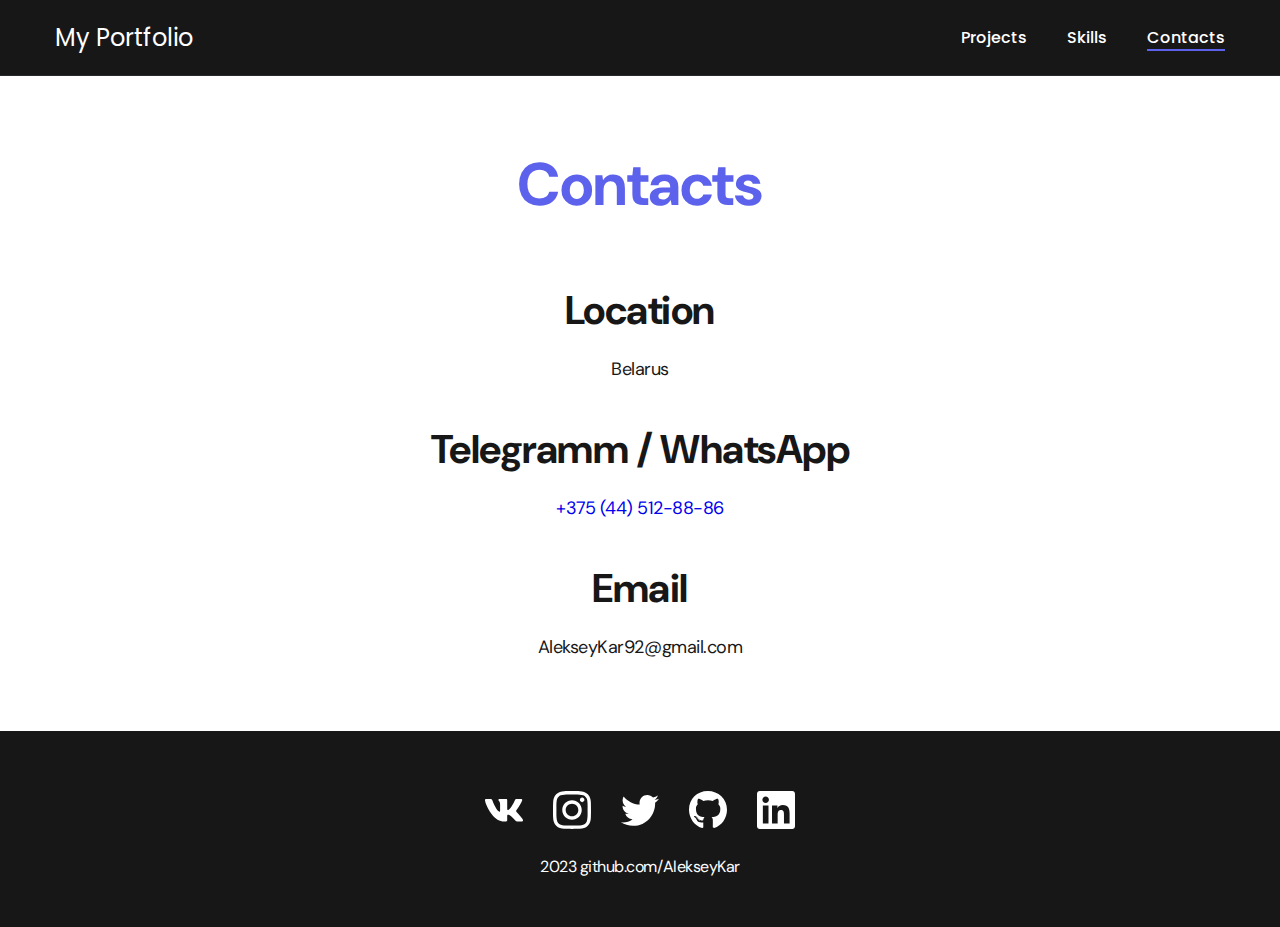
==== contacts.html @ 58c5fe88 "Merge pull request #3 from AlekseyKar/feat/s-4" ====
<!DOCTYPE html>
<html lang="en">

<head>
  <meta charset="UTF-8">
  <meta http-equiv="X-UA-Compatible" content="IE=edge">
  <meta name="viewport" content="width=device-width, initial-scale=1.0">
  <title>Aleks_Portfolio</title>
  <link rel="stylesheet" href="./css/main.css">
</head>

<body>
  <!-- nav -->
  <nav class="nav">
    <div class="container">
      <nav class="nav-row">
        <a href="./index.html" class="logo">My Portfolio</a>
        <ul class="nav-list">
          <li class="nav-list__item"><a href="./index.html" class="nav-list__link">Projects</a>
          </li>
          <li class="nav-list__item"><a href="./skills.html" class="nav-list__link">Skills</a></li>
          <li class="nav-list__item"><a href="./contacts.html" class="nav-list__link nav-list__link--active">Contacts</a></li>
        </ul>
      </nav>
    </div>
  </nav>
  <!-- section-01 -->
  <main class="section">
    <div class="container">
      <h1 class="title-1">Contacts</h1>
      <!-- content -->
      <ul class="content-list">
        <li class="content-list__item">
          <h2 class="title-2">Location</h2>
          <p>Belarus</p>
        </li>
        <li class="content-list__item">
            <h2 class="title-2">Telegramm / WhatsApp</h2>
            <p><a href="tel:+375445128886">+375 (44) 512-88-86</a></p>
        </li>
        <li class="content-list__item">
            <h2 class="title-2">Email</h2>
            <p><a href="mailto:alekseykar92@gmail.com"></a> AlekseyKar92@gmail.com</p>
        </li>
      </ul>

    </div>
  </main>
  <!-- footer -->
  <footer class="footer">
    <div class="container">
      <div class="footer__wrapper">
        <!-- icons-links -->
        <ul class="social">
          <li class="social__item">
            <a href="#!"><img src="./img/icons/vk.svg" alt="VK_Link"></a>            
          </li>

          <li class="social__item">
            <a href="#!"><img src="./img/icons/instagram.svg" alt="Inst_Link"></a>
          </li>

          <li class="social__item">
            <a href="#!"><img src="./img/icons/twitter.svg" alt="Twit_Link"></a>
          </li>

          <li class="social__item">
            <a href="#!"><img src="./img/icons/gitHub.svg" alt="Git_Link"></a>
          </li>

          <li class="social__item">
            <a href=https://www.linkedin.com/in/aleks-kar/" target="_blank">
              <img src="./img/icons/linkedIn.svg" alt="Linked_Link">
            </a>
          </li>
        </ul>
        
        <div class="copyright">
          <p> 2023 github.com/AlekseyKar </p>
        </div>
      </div>
    </div>
  </footer>
</body>

</html>
---- css/main.css ----
@import "./reset.css";
@import "./projects.css";
@import "./darkmode.css";
@import "./media.css";
@import url('https://fonts.googleapis.com/css2?family=DM+Sans:wght@400;500;700&family=Montserrat:wght@700&family=Poppins:wght@400;500;700&display=swap');

/*
font-family: 'DM Sans', sans-serif;
font-family: 'Montserrat', sans-serif;
*/

:root {
  --blackpure: #000;
  --black: #171718;
  --black-border: #26292D;
  --white: #fff;
  --purple: #5C62EC;

  --text-color: var(--black);

  --dark-bg: var(--black);
  --dark-border: var(--black-border);
  --header-text: var(--white);
  --accent: var(--purple);
}

html,
body {
  display: flex;
  flex-direction: column;
  min-height: 100vh;

  font-family: 'DM Sans', sans-serif;
  letter-spacing: -0.031rem;

  /* Light mode */
  background-color: var(--page-bg);
  color: var(--text-color);
  height: 100%;
}

.container {
  padding: 0 .938rem;
  margin: 0 auto;
  max-width: 75rem;
}

.none {
  display: none !important;
}

/* General */

.section {
  padding: 4.375rem 0;
}

.title-1 {
  margin-bottom: 3.75rem;

  font-size: 3.75rem;
  font-weight: 700;
  line-height: 1.3;
  color: var(--purple);  
  text-align: center;
}

/* Nav */

.nav {
  padding: 1.25rem 0;
  border-bottom: .063rem solid var(--dark-border);
  background-color: var(--dark-bg);
  color: var(--header-text);
  letter-spacing: normal;
}

.nav-row {
  display: flex;
  justify-content: flex-end;
  align-items: center;
  column-gap: 1.875rem;
  row-gap: 1.25rem;
  flex-wrap: wrap;
}

.logo {
  margin-right: auto;
  color: var(--header-text);
  font-size: 1.5rem;
  font-family: 'Poppins', sans-serif;
}

.nav-list {
  display: flex;
  flex-wrap: wrap;
  row-gap: .625rem;
  align-items: center;
  column-gap: 2.5rem;
  font-size: 1rem;
  font-weight: 500;
  font-family: 'Poppins', sans-serif;
}

.nav-list__link {
  color: var(--header-text);
  transition: opacity 0.2s ease-in;
}

.nav-list__link:hover {
  opacity: 0.8;
}

.nav-list__link--active {
  position: relative;
}

.nav-list__link--active::before {
  content: "";

  position: absolute;
  left: 0;
  top: 100%;

  display: block;
  height: .125rem;
  width: 100%;
  background-color: var(--accent);
}

/* header */

.header {
  padding: 2.5rem 0;
  min-height: 43.438rem;

  display: flex;
  justify-content: center;
  align-items: center;

  background-color: var(--dark-bg);
  background-image: url('./../img/header-bg.png');

  background-repeat: no-repeat;
  background-size: auto;
  background-position: center center;

  color: var(--header-text);
  text-align: center;
}

.header__wrapper {
  padding: 0 .938rem;
  min-width: 41.25rem;
}

.header__title {
  margin-bottom: 1.25rem;
  font-size: 2.5rem;
  font-weight: 700;
  line-height: 1.4;
}

.header__title strong {
  font-size: 3.75rem;
  font-weight: 700;
}

.header__title em {
  font-style: normal;
  color: var(--accent);
}

.header__text {
  margin-bottom: 2.5rem;
  font-size: 1.125rem;
  line-height: 1.333;
}

.header__text p + p{
  margin-top: 0.5em;
}

/* Btn */

.btn {
  display: inline-block;
  height: 3rem;
  padding: .75rem 1.75rem;

  border-radius: .313rem;
  background-color: var(--purple);
  color: var(--white);
  letter-spacing: .009rem;
  font-size: 1rem;
  font-weight: 500;

  transition: opacity 0.2s ease-in;
}

.btn:hover {
  opacity: 0.8;
}

.btn:active {
  position: relative;
  top: .063rem;
}

/* Btn outline */

.btn-outline {
  display: flex;
  column-gap: .625rem;
  align-items: center;

  height: 3rem;
  padding: .75rem 1.25rem;

  border-radius: .313rem;
  border: .063rem solid var(--blackpure);
  background-color: var(--white);
  color: var(--blackpure);

  transition: opacity 0.2s ease-in;
}

.btn-outline:hover {
  opacity: 0.8;
}

.btn-outline:active {
  position: relative;
  top: .063rem;
}

/* Projects  */

.projects {
  display: flex;
  flex-wrap: wrap;
  column-gap: 1.875rem;
  row-gap: 1.875rem;
}

.project {
  max-width: 23.125rem;
  background-color: var(--white);
  box-shadow: 0rem .313rem 2.188rem rgba(0, 0, 0, 0.25);
  border-radius: .625rem;
}

.project__img {
  border-radius: .625rem;
}

.project__title {
  padding: .938rem 1.25rem 1.563rem;
  font-weight: 700;
  font-size: 1.5rem;
  line-height: 1.3;
  color: var(--text-color);
}

/* footer */

.footer {
  padding: 3.75rem 0 3.125rem;
  background-color: var(--black);
  color:var(--header-text);
  margin-top: auto;
}

.footer__wrapper {
  display: flex;
  flex-direction: column;
  align-items: center;
  row-gap: 1.688rem;
}

.social {
  display: flex;
  column-gap: 1.875rem;
  align-items: center;
}

.copyright {
  font-size: 1rem;
}

.copyright p + P {
  margin-top: .5rem;
}
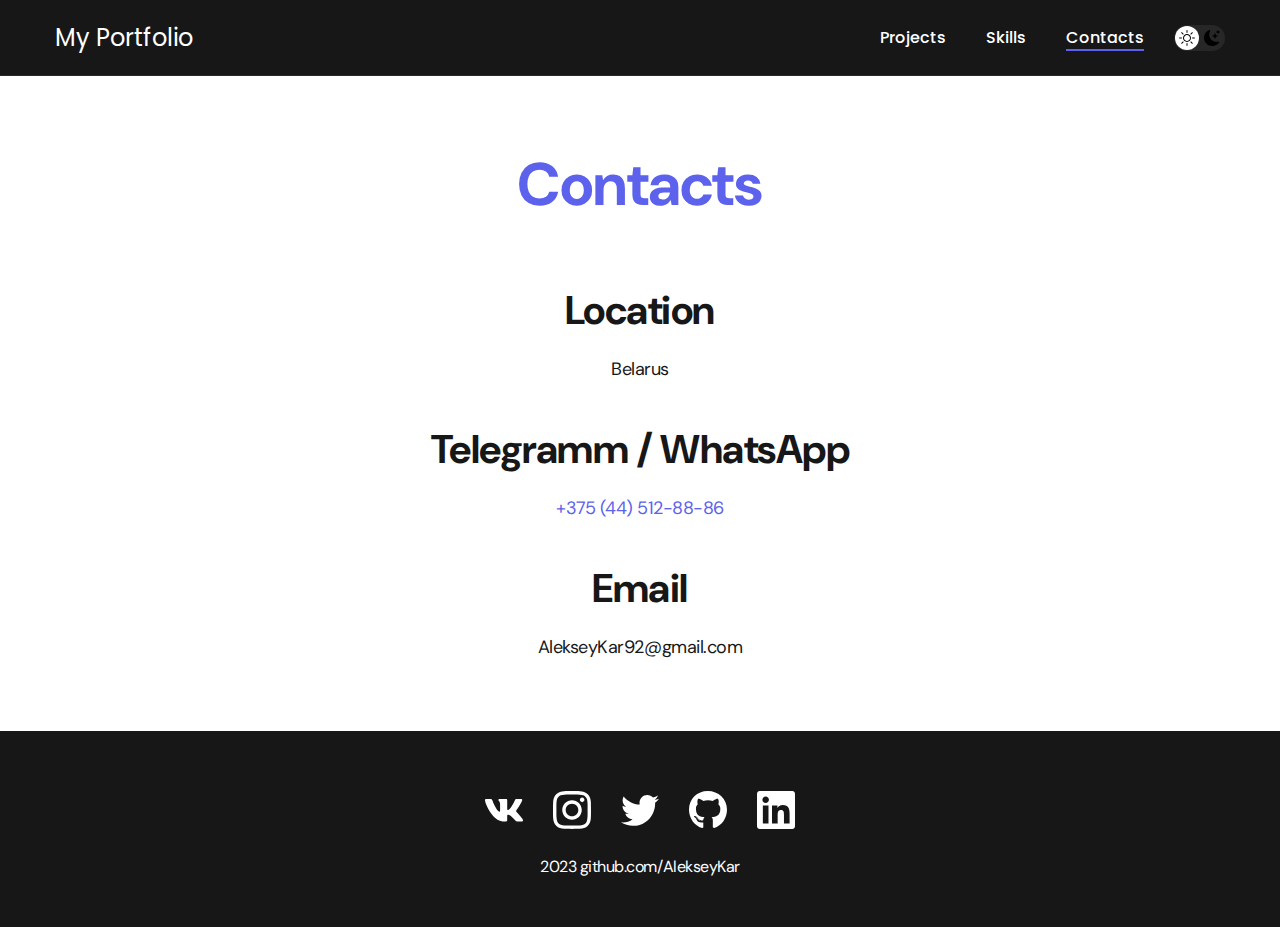
==== commit d416de8a: "Merge pull request #4 from AlekseyKar/feat/s-5" ====
--- a/contacts.html
+++ b/contacts.html
@@ -15,6 +15,12 @@
     <div class="container">
       <nav class="nav-row">
         <a href="./index.html" class="logo">My Portfolio</a>
+        <!-- dark-light-swith -->
+        <button class="dark-mode-btn">
+          <img src="./img/icons/sun.svg" alt="Light mode" class="dark-mode-btn__icon">
+          <img src="./img/icons/moon.svg" alt="Dark mode" class="dark-mode-btn__icon">
+        </button>
+        <!-- navigation -->
         <ul class="nav-list">
           <li class="nav-list__item"><a href="./index.html" class="nav-list__link">Projects</a>
           </li>
@@ -81,6 +87,8 @@
       </div>
     </div>
   </footer>
+
+  <script src="./js/main.js"></script>
 </body>
 
 </html>--- a/css/main.css
+++ b/css/main.css
@@ -1,293 +1,33 @@
 @import "./reset.css";
+@import "./general.css";
+@import "./darkmode.css";
+@import "./nav.css";
+@import "./btn.css";
+@import "./header.css";
 @import "./projects.css";
-@import "./darkmode.css";
+@import "./footer.css";
 @import "./media.css";
-@import url('https://fonts.googleapis.com/css2?family=DM+Sans:wght@400;500;700&family=Montserrat:wght@700&family=Poppins:wght@400;500;700&display=swap');
+@import "./variables.css";
+@import url('https://fonts.googleapis.com/css2?family=DM+Sans:wght@400;500;700&family=Poppins:wght@400;500;700&display=swap');
 
 /*
 font-family: 'DM Sans', sans-serif;
-font-family: 'Montserrat', sans-serif;
+font-family: 'Poppins', sans-serif;
 */
 
-:root {
-  --blackpure: #000;
-  --black: #171718;
-  --black-border: #26292D;
-  --white: #fff;
-  --purple: #5C62EC;
+/* * {
+    border: .063rem solid red;
+} */
 
-  --text-color: var(--black);
+html, body {
+    display: flex;
+    flex-direction: column;
+    min-height: 100vh;
 
-  --dark-bg: var(--black);
-  --dark-border: var(--black-border);
-  --header-text: var(--white);
-  --accent: var(--purple);
-}
+    font-family: 'DM Sans', sans-serif;
+    letter-spacing: -0.031rem;
 
-html,
-body {
-  display: flex;
-  flex-direction: column;
-  min-height: 100vh;
-
-  font-family: 'DM Sans', sans-serif;
-  letter-spacing: -0.031rem;
-
-  /* Light mode */
-  background-color: var(--page-bg);
-  color: var(--text-color);
-  height: 100%;
-}
-
-.container {
-  padding: 0 .938rem;
-  margin: 0 auto;
-  max-width: 75rem;
-}
-
-.none {
-  display: none !important;
-}
-
-/* General */
-
-.section {
-  padding: 4.375rem 0;
-}
-
-.title-1 {
-  margin-bottom: 3.75rem;
-
-  font-size: 3.75rem;
-  font-weight: 700;
-  line-height: 1.3;
-  color: var(--purple);  
-  text-align: center;
-}
-
-/* Nav */
-
-.nav {
-  padding: 1.25rem 0;
-  border-bottom: .063rem solid var(--dark-border);
-  background-color: var(--dark-bg);
-  color: var(--header-text);
-  letter-spacing: normal;
-}
-
-.nav-row {
-  display: flex;
-  justify-content: flex-end;
-  align-items: center;
-  column-gap: 1.875rem;
-  row-gap: 1.25rem;
-  flex-wrap: wrap;
-}
-
-.logo {
-  margin-right: auto;
-  color: var(--header-text);
-  font-size: 1.5rem;
-  font-family: 'Poppins', sans-serif;
-}
-
-.nav-list {
-  display: flex;
-  flex-wrap: wrap;
-  row-gap: .625rem;
-  align-items: center;
-  column-gap: 2.5rem;
-  font-size: 1rem;
-  font-weight: 500;
-  font-family: 'Poppins', sans-serif;
-}
-
-.nav-list__link {
-  color: var(--header-text);
-  transition: opacity 0.2s ease-in;
-}
-
-.nav-list__link:hover {
-  opacity: 0.8;
-}
-
-.nav-list__link--active {
-  position: relative;
-}
-
-.nav-list__link--active::before {
-  content: "";
-
-  position: absolute;
-  left: 0;
-  top: 100%;
-
-  display: block;
-  height: .125rem;
-  width: 100%;
-  background-color: var(--accent);
-}
-
-/* header */
-
-.header {
-  padding: 2.5rem 0;
-  min-height: 43.438rem;
-
-  display: flex;
-  justify-content: center;
-  align-items: center;
-
-  background-color: var(--dark-bg);
-  background-image: url('./../img/header-bg.png');
-
-  background-repeat: no-repeat;
-  background-size: auto;
-  background-position: center center;
-
-  color: var(--header-text);
-  text-align: center;
-}
-
-.header__wrapper {
-  padding: 0 .938rem;
-  min-width: 41.25rem;
-}
-
-.header__title {
-  margin-bottom: 1.25rem;
-  font-size: 2.5rem;
-  font-weight: 700;
-  line-height: 1.4;
-}
-
-.header__title strong {
-  font-size: 3.75rem;
-  font-weight: 700;
-}
-
-.header__title em {
-  font-style: normal;
-  color: var(--accent);
-}
-
-.header__text {
-  margin-bottom: 2.5rem;
-  font-size: 1.125rem;
-  line-height: 1.333;
-}
-
-.header__text p + p{
-  margin-top: 0.5em;
-}
-
-/* Btn */
-
-.btn {
-  display: inline-block;
-  height: 3rem;
-  padding: .75rem 1.75rem;
-
-  border-radius: .313rem;
-  background-color: var(--purple);
-  color: var(--white);
-  letter-spacing: .009rem;
-  font-size: 1rem;
-  font-weight: 500;
-
-  transition: opacity 0.2s ease-in;
-}
-
-.btn:hover {
-  opacity: 0.8;
-}
-
-.btn:active {
-  position: relative;
-  top: .063rem;
-}
-
-/* Btn outline */
-
-.btn-outline {
-  display: flex;
-  column-gap: .625rem;
-  align-items: center;
-
-  height: 3rem;
-  padding: .75rem 1.25rem;
-
-  border-radius: .313rem;
-  border: .063rem solid var(--blackpure);
-  background-color: var(--white);
-  color: var(--blackpure);
-
-  transition: opacity 0.2s ease-in;
-}
-
-.btn-outline:hover {
-  opacity: 0.8;
-}
-
-.btn-outline:active {
-  position: relative;
-  top: .063rem;
-}
-
-/* Projects  */
-
-.projects {
-  display: flex;
-  flex-wrap: wrap;
-  column-gap: 1.875rem;
-  row-gap: 1.875rem;
-}
-
-.project {
-  max-width: 23.125rem;
-  background-color: var(--white);
-  box-shadow: 0rem .313rem 2.188rem rgba(0, 0, 0, 0.25);
-  border-radius: .625rem;
-}
-
-.project__img {
-  border-radius: .625rem;
-}
-
-.project__title {
-  padding: .938rem 1.25rem 1.563rem;
-  font-weight: 700;
-  font-size: 1.5rem;
-  line-height: 1.3;
-  color: var(--text-color);
-}
-
-/* footer */
-
-.footer {
-  padding: 3.75rem 0 3.125rem;
-  background-color: var(--black);
-  color:var(--header-text);
-  margin-top: auto;
-}
-
-.footer__wrapper {
-  display: flex;
-  flex-direction: column;
-  align-items: center;
-  row-gap: 1.688rem;
-}
-
-.social {
-  display: flex;
-  column-gap: 1.875rem;
-  align-items: center;
-}
-
-.copyright {
-  font-size: 1rem;
-}
-
-.copyright p + P {
-  margin-top: .5rem;
+    /* Light mode */
+    background-color: var(--page-bg);
+    color: var(--text-color);
 }